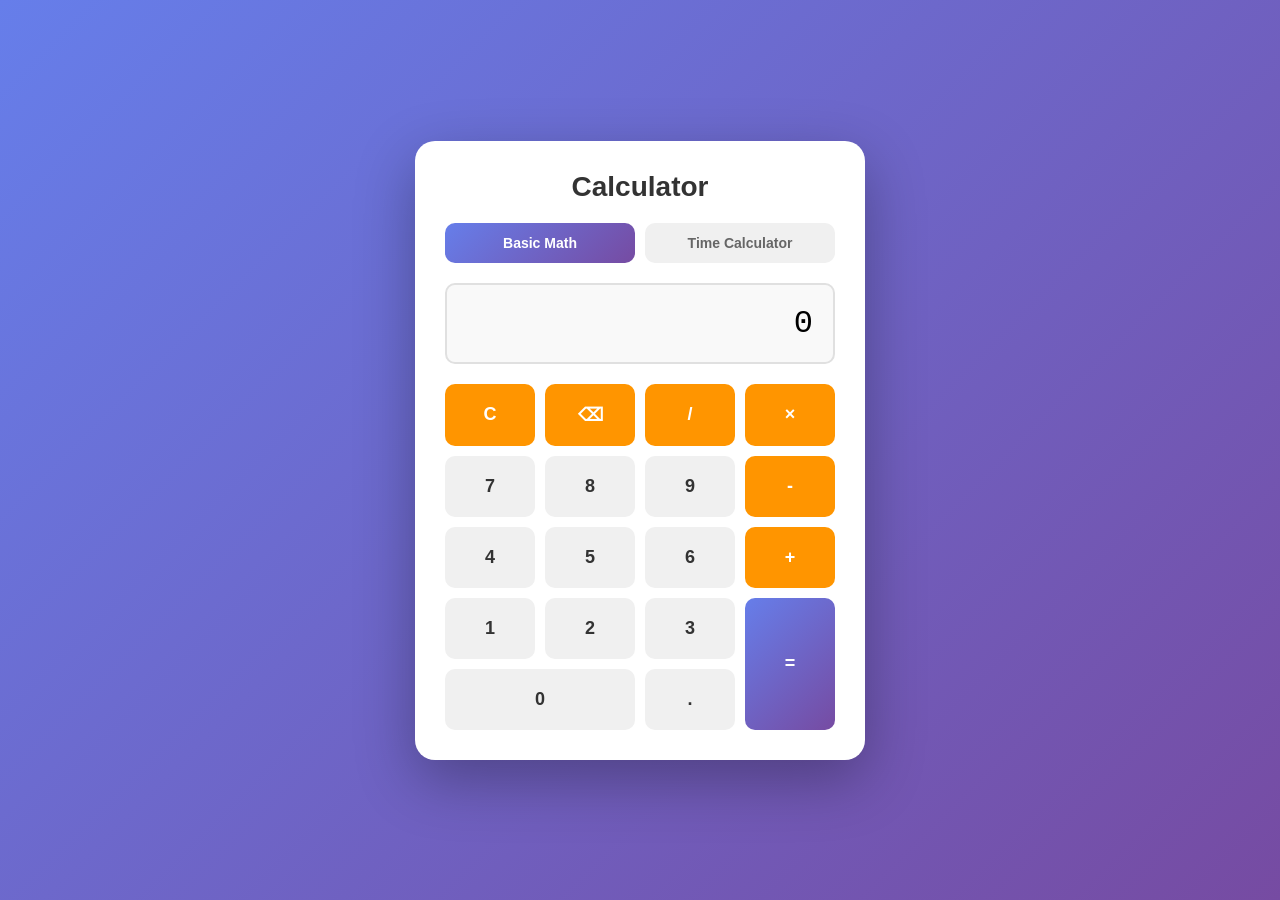
==== index.html @ 3d69b537 "Update time calculator with simplified Earlier/Later interface - Replace separate day/hour/minute in" ====
<!DOCTYPE html>
<html lang="en">
<head>
    <meta charset="UTF-8">
    <meta name="viewport" content="width=device-width, initial-scale=1.0">
    <title>Calculator - Math & Time</title>
    <link rel="stylesheet" href="styles.css">
</head>
<body>
    <div class="container">
        <h1>Calculator</h1>

        <!-- Tab Navigation -->
        <div class="tab-container">
            <button class="tab-button active" onclick="switchTab('basic')">Basic Math</button>
            <button class="tab-button" onclick="switchTab('time')">Time Calculator</button>
        </div>

        <!-- Basic Calculator -->
        <div id="basic-calc" class="calculator-section active">
            <div class="display">
                <input type="text" id="display" readonly value="0">
            </div>
            <div class="buttons">
                <button onclick="clearDisplay()" class="btn-operator">C</button>
                <button onclick="deleteLast()" class="btn-operator">⌫</button>
                <button onclick="appendOperator('/')" class="btn-operator">/</button>
                <button onclick="appendOperator('*')" class="btn-operator">×</button>

                <button onclick="appendNumber('7')" class="btn-number">7</button>
                <button onclick="appendNumber('8')" class="btn-number">8</button>
                <button onclick="appendNumber('9')" class="btn-number">9</button>
                <button onclick="appendOperator('-')" class="btn-operator">-</button>

                <button onclick="appendNumber('4')" class="btn-number">4</button>
                <button onclick="appendNumber('5')" class="btn-number">5</button>
                <button onclick="appendNumber('6')" class="btn-number">6</button>
                <button onclick="appendOperator('+')" class="btn-operator">+</button>

                <button onclick="appendNumber('1')" class="btn-number">1</button>
                <button onclick="appendNumber('2')" class="btn-number">2</button>
                <button onclick="appendNumber('3')" class="btn-number">3</button>
                <button onclick="calculate()" class="btn-equals" style="grid-row: span 2">=</button>

                <button onclick="appendNumber('0')" class="btn-number" style="grid-column: span 2">0</button>
                <button onclick="appendNumber('.')" class="btn-number">.</button>
            </div>
        </div>

        <!-- Time Calculator -->
        <div id="time-calc" class="calculator-section">
            <div class="time-input-section">
                <label>Start Date & Time:</label>
                <input type="datetime-local" id="start-datetime">
                <button onclick="setCurrentTime()" class="btn-current">Use Current Time</button>

                <div class="time-operations">
                    <label>Adjust Time:</label>
                    <div class="time-adjust-row">
                        <input type="number" id="time-value" value="1" min="1">
                        <select id="time-unit">
                            <option value="minutes">Minutes</option>
                            <option value="hours">Hours</option>
                            <option value="days" selected>Days</option>
                            <option value="weeks">Weeks</option>
                            <option value="months">Months</option>
                            <option value="years">Years</option>
                        </select>
                    </div>
                    <div class="time-buttons">
                        <button onclick="adjustTime('earlier')" class="btn-earlier">Earlier</button>
                        <button onclick="adjustTime('later')" class="btn-later">Later</button>
                    </div>
                </div>

                <div class="time-result">
                    <label>Result:</label>
                    <div id="time-result-display">Select a start time and use Earlier/Later buttons</div>
                </div>
            </div>
        </div>
    </div>

    <script src="calculator.js"></script>
</body>
</html>
---- styles.css ----
* {
    margin: 0;
    padding: 0;
    box-sizing: border-box;
}

body {
    font-family: 'Segoe UI', Tahoma, Geneva, Verdana, sans-serif;
    background: linear-gradient(135deg, #667eea 0%, #764ba2 100%);
    min-height: 100vh;
    display: flex;
    justify-content: center;
    align-items: center;
    padding: 20px;
}

.container {
    background: white;
    border-radius: 20px;
    box-shadow: 0 20px 60px rgba(0, 0, 0, 0.3);
    padding: 30px;
    max-width: 450px;
    width: 100%;
}

h1 {
    text-align: center;
    color: #333;
    margin-bottom: 20px;
    font-size: 28px;
}

/* Tab Navigation */
.tab-container {
    display: flex;
    gap: 10px;
    margin-bottom: 20px;
}

.tab-button {
    flex: 1;
    padding: 12px;
    border: none;
    background: #f0f0f0;
    color: #666;
    border-radius: 10px;
    cursor: pointer;
    font-size: 14px;
    font-weight: 600;
    transition: all 0.3s ease;
}

.tab-button:hover {
    background: #e0e0e0;
}

.tab-button.active {
    background: linear-gradient(135deg, #667eea 0%, #764ba2 100%);
    color: white;
}

/* Calculator Sections */
.calculator-section {
    display: none;
}

.calculator-section.active {
    display: block;
}

/* Basic Calculator */
.display {
    margin-bottom: 20px;
}

#display {
    width: 100%;
    padding: 20px;
    font-size: 32px;
    text-align: right;
    border: 2px solid #e0e0e0;
    border-radius: 10px;
    background: #f9f9f9;
    font-family: 'Courier New', monospace;
}

.buttons {
    display: grid;
    grid-template-columns: repeat(4, 1fr);
    gap: 10px;
}

button {
    padding: 20px;
    font-size: 18px;
    border: none;
    border-radius: 10px;
    cursor: pointer;
    transition: all 0.2s ease;
    font-weight: 600;
}

button:hover {
    transform: translateY(-2px);
    box-shadow: 0 4px 12px rgba(0, 0, 0, 0.15);
}

button:active {
    transform: translateY(0);
}

.btn-number {
    background: #f0f0f0;
    color: #333;
}

.btn-number:hover {
    background: #e0e0e0;
}

.btn-operator {
    background: #ff9500;
    color: white;
}

.btn-operator:hover {
    background: #e68600;
}

.btn-equals {
    background: linear-gradient(135deg, #667eea 0%, #764ba2 100%);
    color: white;
}

.btn-equals:hover {
    background: linear-gradient(135deg, #5568d3 0%, #63408b 100%);
}

/* Time Calculator */
.time-input-section {
    display: flex;
    flex-direction: column;
    gap: 15px;
}

.time-input-section label {
    font-weight: 600;
    color: #333;
    margin-bottom: 5px;
}

input[type="datetime-local"],
input[type="number"],
select {
    padding: 10px;
    border: 2px solid #e0e0e0;
    border-radius: 8px;
    font-size: 16px;
    width: 100%;
}

select {
    cursor: pointer;
    background: white;
}

.time-operations {
    background: #f9f9f9;
    padding: 15px;
    border-radius: 10px;
    display: flex;
    flex-direction: column;
    gap: 10px;
}

.time-adjust-row {
    display: grid;
    grid-template-columns: 1fr 1.5fr;
    gap: 10px;
    align-items: center;
}

.time-buttons {
    display: grid;
    grid-template-columns: 1fr 1fr;
    gap: 10px;
    margin-top: 5px;
}

.btn-earlier,
.btn-later {
    padding: 15px;
    font-size: 16px;
    border-radius: 10px;
    font-weight: 600;
}

.btn-earlier {
    background: #dc3545;
    color: white;
}

.btn-earlier:hover {
    background: #c82333;
}

.btn-later {
    background: #28a745;
    color: white;
}

.btn-later:hover {
    background: #218838;
}

.btn-calculate,
.btn-current {
    padding: 15px;
    font-size: 16px;
    border-radius: 10px;
    font-weight: 600;
}

.btn-calculate {
    background: linear-gradient(135deg, #667eea 0%, #764ba2 100%);
    color: white;
}

.btn-calculate:hover {
    background: linear-gradient(135deg, #5568d3 0%, #63408b 100%);
}

.btn-current {
    background: #ff9500;
    color: white;
}

.btn-current:hover {
    background: #e68600;
}

.time-result {
    background: #f0f0f0;
    padding: 15px;
    border-radius: 10px;
    min-height: 80px;
}

#time-result-display {
    margin-top: 10px;
    font-size: 16px;
    color: #333;
    line-height: 1.5;
}

#time-result-display strong {
    color: #667eea;
    font-size: 18px;
}

#time-result-display small {
    color: #666;
}

/* Responsive Design */
@media (max-width: 480px) {
    .container {
        padding: 20px;
    }

    h1 {
        font-size: 24px;
    }

    button {
        padding: 15px;
        font-size: 16px;
    }

    #display {
        font-size: 24px;
        padding: 15px;
    }

    .time-adjust-row {
        grid-template-columns: 1fr;
        gap: 10px;
    }
}
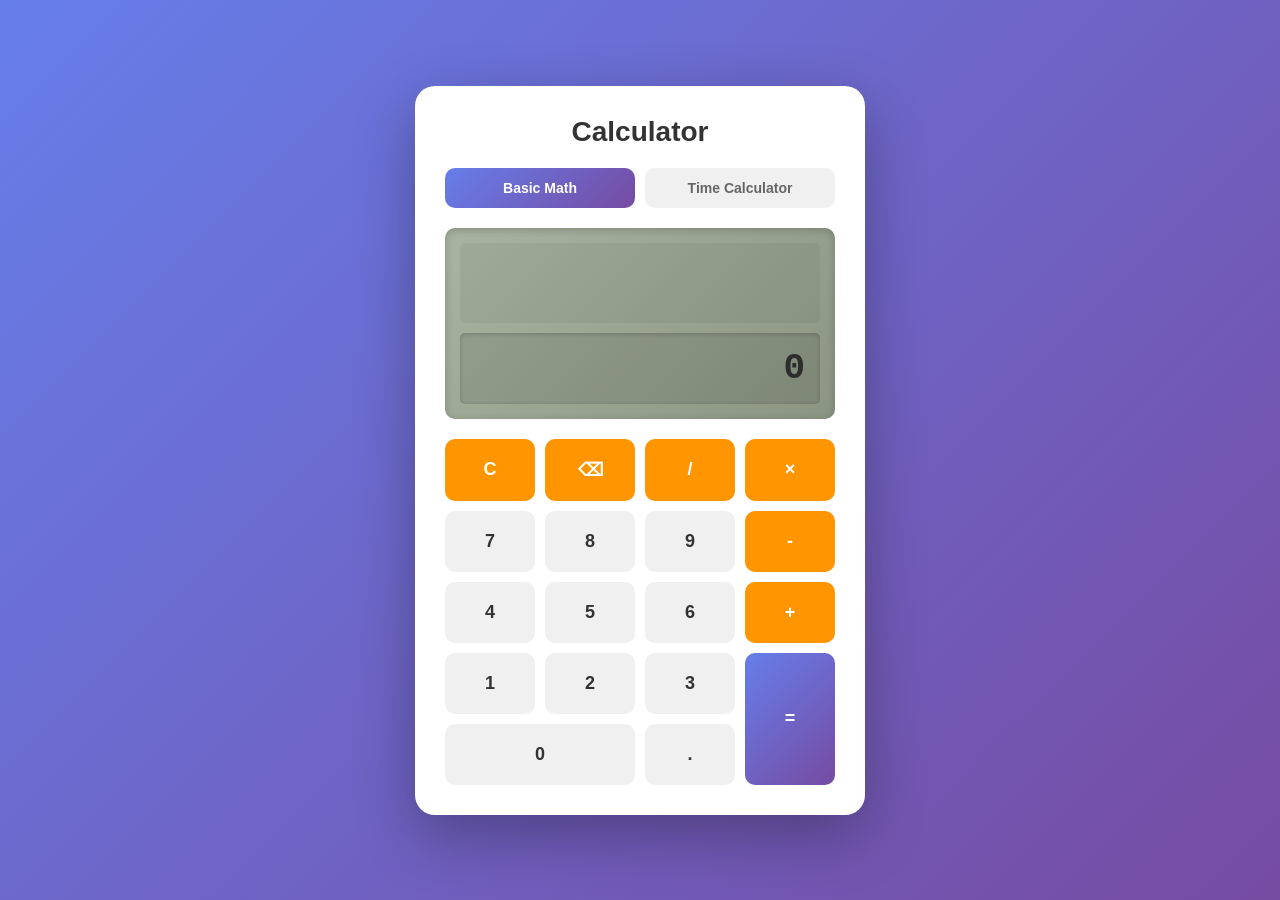
==== commit 65954902: "Add calculation history logging and classic calculator display - Added history log that displays all" ====
--- a/index.html
+++ b/index.html
@@ -18,8 +18,11 @@
 
         <!-- Basic Calculator -->
         <div id="basic-calc" class="calculator-section active">
-            <div class="display">
-                <input type="text" id="display" readonly value="0">
+            <div class="calculator-display-container">
+                <div class="history-log" id="history-log"></div>
+                <div class="display">
+                    <input type="text" id="display" readonly value="0">
+                </div>
             </div>
             <div class="buttons">
                 <button onclick="clearDisplay()" class="btn-operator">C</button>
--- a/styles.css
+++ b/styles.css
@@ -69,19 +69,62 @@
 }
 
 /* Basic Calculator */
+.calculator-display-container {
+    background: linear-gradient(135deg, #a8b5a0 0%, #8a9582 100%);
+    border-radius: 10px;
+    padding: 15px;
+    margin-bottom: 20px;
+    box-shadow: inset 0 2px 8px rgba(0, 0, 0, 0.2);
+}
+
+.history-log {
+    min-height: 80px;
+    max-height: 120px;
+    overflow-y: auto;
+    background: rgba(0, 0, 0, 0.05);
+    border-radius: 5px;
+    padding: 10px;
+    margin-bottom: 10px;
+    font-family: 'Courier New', monospace;
+}
+
+.history-log::-webkit-scrollbar {
+    width: 6px;
+}
+
+.history-log::-webkit-scrollbar-track {
+    background: rgba(0, 0, 0, 0.1);
+    border-radius: 3px;
+}
+
+.history-log::-webkit-scrollbar-thumb {
+    background: rgba(0, 0, 0, 0.3);
+    border-radius: 3px;
+}
+
+.history-entry {
+    color: #3a3a3a;
+    font-size: 14px;
+    padding: 3px 0;
+    text-align: right;
+}
+
 .display {
-    margin-bottom: 20px;
+    margin: 0;
 }
 
 #display {
     width: 100%;
-    padding: 20px;
-    font-size: 32px;
+    padding: 15px;
+    font-size: 36px;
     text-align: right;
-    border: 2px solid #e0e0e0;
-    border-radius: 10px;
-    background: #f9f9f9;
+    border: none;
+    border-radius: 5px;
+    background: rgba(0, 0, 0, 0.1);
     font-family: 'Courier New', monospace;
+    color: #2d2d2d;
+    font-weight: bold;
+    box-shadow: inset 0 1px 4px rgba(0, 0, 0, 0.2);
 }
 
 .buttons {
@@ -279,7 +322,17 @@
 
     #display {
         font-size: 24px;
-        padding: 15px;
+        padding: 12px;
+    }
+
+    .history-log {
+        min-height: 60px;
+        max-height: 100px;
+        font-size: 12px;
+    }
+
+    .history-entry {
+        font-size: 12px;
     }
 
     .time-adjust-row {
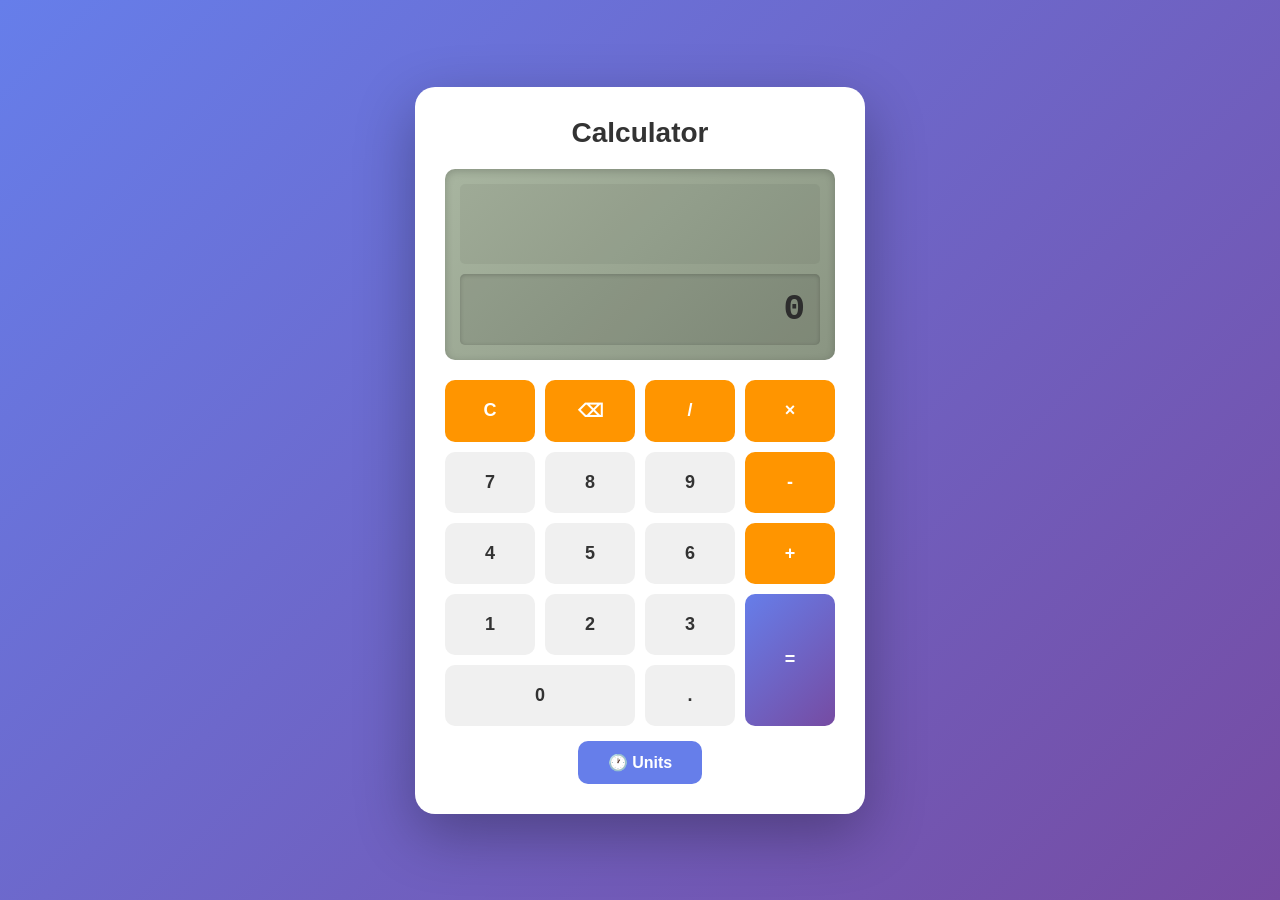
==== commit 8f22823a: "Replace time calculator with unit conversion feature - Removed time calculator and tab navigation (s" ====
--- a/index.html
+++ b/index.html
@@ -3,84 +3,59 @@
 <head>
     <meta charset="UTF-8">
     <meta name="viewport" content="width=device-width, initial-scale=1.0">
-    <title>Calculator - Math & Time</title>
+    <title>Calculator with Unit Conversion</title>
     <link rel="stylesheet" href="styles.css">
 </head>
 <body>
     <div class="container">
         <h1>Calculator</h1>
 
-        <!-- Tab Navigation -->
-        <div class="tab-container">
-            <button class="tab-button active" onclick="switchTab('basic')">Basic Math</button>
-            <button class="tab-button" onclick="switchTab('time')">Time Calculator</button>
+        <!-- Calculator -->
+        <div class="calculator-display-container">
+            <div class="history-log" id="history-log"></div>
+            <div class="display">
+                <div class="unit-display" id="unit-display"></div>
+                <input type="text" id="display" readonly value="0">
+            </div>
+        </div>
+        <div class="buttons">
+            <button onclick="clearDisplay()" class="btn-operator">C</button>
+            <button onclick="deleteLast()" class="btn-operator">⌫</button>
+            <button onclick="appendOperator('/')" class="btn-operator">/</button>
+            <button onclick="appendOperator('*')" class="btn-operator">×</button>
+
+            <button onclick="appendNumber('7')" class="btn-number">7</button>
+            <button onclick="appendNumber('8')" class="btn-number">8</button>
+            <button onclick="appendNumber('9')" class="btn-number">9</button>
+            <button onclick="appendOperator('-')" class="btn-operator">-</button>
+
+            <button onclick="appendNumber('4')" class="btn-number">4</button>
+            <button onclick="appendNumber('5')" class="btn-number">5</button>
+            <button onclick="appendNumber('6')" class="btn-number">6</button>
+            <button onclick="appendOperator('+')" class="btn-operator">+</button>
+
+            <button onclick="appendNumber('1')" class="btn-number">1</button>
+            <button onclick="appendNumber('2')" class="btn-number">2</button>
+            <button onclick="appendNumber('3')" class="btn-number">3</button>
+            <button onclick="calculate()" class="btn-equals" style="grid-row: span 2">=</button>
+
+            <button onclick="appendNumber('0')" class="btn-number" style="grid-column: span 2">0</button>
+            <button onclick="appendNumber('.')" class="btn-number">.</button>
         </div>
 
-        <!-- Basic Calculator -->
-        <div id="basic-calc" class="calculator-section active">
-            <div class="calculator-display-container">
-                <div class="history-log" id="history-log"></div>
-                <div class="display">
-                    <input type="text" id="display" readonly value="0">
-                </div>
-            </div>
-            <div class="buttons">
-                <button onclick="clearDisplay()" class="btn-operator">C</button>
-                <button onclick="deleteLast()" class="btn-operator">⌫</button>
-                <button onclick="appendOperator('/')" class="btn-operator">/</button>
-                <button onclick="appendOperator('*')" class="btn-operator">×</button>
-
-                <button onclick="appendNumber('7')" class="btn-number">7</button>
-                <button onclick="appendNumber('8')" class="btn-number">8</button>
-                <button onclick="appendNumber('9')" class="btn-number">9</button>
-                <button onclick="appendOperator('-')" class="btn-operator">-</button>
-
-                <button onclick="appendNumber('4')" class="btn-number">4</button>
-                <button onclick="appendNumber('5')" class="btn-number">5</button>
-                <button onclick="appendNumber('6')" class="btn-number">6</button>
-                <button onclick="appendOperator('+')" class="btn-operator">+</button>
-
-                <button onclick="appendNumber('1')" class="btn-number">1</button>
-                <button onclick="appendNumber('2')" class="btn-number">2</button>
-                <button onclick="appendNumber('3')" class="btn-number">3</button>
-                <button onclick="calculate()" class="btn-equals" style="grid-row: span 2">=</button>
-
-                <button onclick="appendNumber('0')" class="btn-number" style="grid-column: span 2">0</button>
-                <button onclick="appendNumber('.')" class="btn-number">.</button>
-            </div>
+        <!-- Unit Conversion Row -->
+        <div class="unit-buttons">
+            <button onclick="showUnitMenu()" class="btn-unit-menu">🕐 Units</button>
         </div>
 
-        <!-- Time Calculator -->
-        <div id="time-calc" class="calculator-section">
-            <div class="time-input-section">
-                <label>Start Date & Time:</label>
-                <input type="datetime-local" id="start-datetime">
-                <button onclick="setCurrentTime()" class="btn-current">Use Current Time</button>
-
-                <div class="time-operations">
-                    <label>Adjust Time:</label>
-                    <div class="time-adjust-row">
-                        <input type="number" id="time-value" value="1" min="1">
-                        <select id="time-unit">
-                            <option value="minutes">Minutes</option>
-                            <option value="hours">Hours</option>
-                            <option value="days" selected>Days</option>
-                            <option value="weeks">Weeks</option>
-                            <option value="months">Months</option>
-                            <option value="years">Years</option>
-                        </select>
-                    </div>
-                    <div class="time-buttons">
-                        <button onclick="adjustTime('earlier')" class="btn-earlier">Earlier</button>
-                        <button onclick="adjustTime('later')" class="btn-later">Later</button>
-                    </div>
-                </div>
-
-                <div class="time-result">
-                    <label>Result:</label>
-                    <div id="time-result-display">Select a start time and use Earlier/Later buttons</div>
-                </div>
-            </div>
+        <!-- Unit Selection Menu (hidden by default) -->
+        <div id="unit-menu" class="unit-menu">
+            <button onclick="selectUnit('seconds')" class="btn-unit">sec</button>
+            <button onclick="selectUnit('minutes')" class="btn-unit">min</button>
+            <button onclick="selectUnit('hours')" class="btn-unit">hr</button>
+            <button onclick="selectUnit('days')" class="btn-unit">day</button>
+            <button onclick="selectUnit('weeks')" class="btn-unit">wk</button>
+            <button onclick="selectUnit('months')" class="btn-unit">mo</button>
         </div>
     </div>
 
--- a/styles.css
+++ b/styles.css
@@ -11,7 +11,8 @@
     display: flex;
     justify-content: center;
     align-items: center;
-    padding: 20px;
+    padding: 10px;
+    overflow-y: auto;
 }
 
 .container {
@@ -21,6 +22,9 @@
     padding: 30px;
     max-width: 450px;
     width: 100%;
+    max-height: 95vh;
+    overflow-y: auto;
+    margin: auto;
 }
 
 h1 {
@@ -28,44 +32,6 @@
     color: #333;
     margin-bottom: 20px;
     font-size: 28px;
-}
-
-/* Tab Navigation */
-.tab-container {
-    display: flex;
-    gap: 10px;
-    margin-bottom: 20px;
-}
-
-.tab-button {
-    flex: 1;
-    padding: 12px;
-    border: none;
-    background: #f0f0f0;
-    color: #666;
-    border-radius: 10px;
-    cursor: pointer;
-    font-size: 14px;
-    font-weight: 600;
-    transition: all 0.3s ease;
-}
-
-.tab-button:hover {
-    background: #e0e0e0;
-}
-
-.tab-button.active {
-    background: linear-gradient(135deg, #667eea 0%, #764ba2 100%);
-    color: white;
-}
-
-/* Calculator Sections */
-.calculator-section {
-    display: none;
-}
-
-.calculator-section.active {
-    display: block;
 }
 
 /* Basic Calculator */
@@ -111,6 +77,20 @@
 
 .display {
     margin: 0;
+    position: relative;
+}
+
+.unit-display {
+    position: absolute;
+    top: 8px;
+    left: 10px;
+    font-size: 12px;
+    color: #4a4a4a;
+    font-weight: bold;
+    background: rgba(255, 255, 255, 0.3);
+    padding: 2px 6px;
+    border-radius: 3px;
+    display: none;
 }
 
 #display {
@@ -179,164 +159,183 @@
     background: linear-gradient(135deg, #5568d3 0%, #63408b 100%);
 }
 
-/* Time Calculator */
-.time-input-section {
+/* Unit Conversion */
+.unit-buttons {
+    margin-top: 15px;
     display: flex;
-    flex-direction: column;
-    gap: 15px;
-}
-
-.time-input-section label {
-    font-weight: 600;
-    color: #333;
-    margin-bottom: 5px;
-}
-
-input[type="datetime-local"],
-input[type="number"],
-select {
-    padding: 10px;
-    border: 2px solid #e0e0e0;
-    border-radius: 8px;
-    font-size: 16px;
-    width: 100%;
-}
-
-select {
-    cursor: pointer;
-    background: white;
-}
-
-.time-operations {
-    background: #f9f9f9;
-    padding: 15px;
-    border-radius: 10px;
-    display: flex;
-    flex-direction: column;
-    gap: 10px;
-}
-
-.time-adjust-row {
-    display: grid;
-    grid-template-columns: 1fr 1.5fr;
-    gap: 10px;
-    align-items: center;
-}
-
-.time-buttons {
-    display: grid;
-    grid-template-columns: 1fr 1fr;
-    gap: 10px;
-    margin-top: 5px;
-}
-
-.btn-earlier,
-.btn-later {
-    padding: 15px;
+    justify-content: center;
+}
+
+.btn-unit-menu {
+    padding: 12px 30px;
     font-size: 16px;
     border-radius: 10px;
     font-weight: 600;
-}
-
-.btn-earlier {
-    background: #dc3545;
+    background: #667eea;
     color: white;
-}
-
-.btn-earlier:hover {
-    background: #c82333;
-}
-
-.btn-later {
-    background: #28a745;
+    border: none;
+    cursor: pointer;
+    transition: all 0.2s ease;
+}
+
+.btn-unit-menu:hover {
+    background: #5568d3;
+    transform: translateY(-2px);
+    box-shadow: 0 4px 12px rgba(0, 0, 0, 0.15);
+}
+
+.unit-menu {
+    display: none;
+    grid-template-columns: repeat(3, 1fr);
+    gap: 10px;
+    margin-top: 10px;
+    padding: 15px;
+    background: #f9f9f9;
+    border-radius: 10px;
+}
+
+.unit-menu.show {
+    display: grid;
+}
+
+.btn-unit {
+    padding: 12px;
+    font-size: 14px;
+    border-radius: 8px;
+    font-weight: 600;
+    background: #f0f0f0;
+    color: #333;
+    border: none;
+    cursor: pointer;
+    transition: all 0.2s ease;
+}
+
+.btn-unit:hover {
+    background: #667eea;
     color: white;
-}
-
-.btn-later:hover {
-    background: #218838;
-}
-
-.btn-calculate,
-.btn-current {
-    padding: 15px;
-    font-size: 16px;
-    border-radius: 10px;
-    font-weight: 600;
-}
-
-.btn-calculate {
-    background: linear-gradient(135deg, #667eea 0%, #764ba2 100%);
-    color: white;
-}
-
-.btn-calculate:hover {
-    background: linear-gradient(135deg, #5568d3 0%, #63408b 100%);
-}
-
-.btn-current {
-    background: #ff9500;
-    color: white;
-}
-
-.btn-current:hover {
-    background: #e68600;
-}
-
-.time-result {
-    background: #f0f0f0;
-    padding: 15px;
-    border-radius: 10px;
-    min-height: 80px;
-}
-
-#time-result-display {
-    margin-top: 10px;
-    font-size: 16px;
-    color: #333;
-    line-height: 1.5;
-}
-
-#time-result-display strong {
-    color: #667eea;
-    font-size: 18px;
-}
-
-#time-result-display small {
-    color: #666;
+    transform: translateY(-2px);
+    box-shadow: 0 4px 8px rgba(0, 0, 0, 0.1);
+}
+
+.btn-unit:active {
+    transform: translateY(0);
 }
 
 /* Responsive Design */
-@media (max-width: 480px) {
+@media (max-width: 600px) {
+    body {
+        padding: 5px;
+        align-items: flex-start;
+    }
+
     .container {
-        padding: 20px;
+        padding: 15px;
+        border-radius: 15px;
+        max-height: 98vh;
+        margin: 5px auto;
     }
 
     h1 {
-        font-size: 24px;
+        font-size: 22px;
+        margin-bottom: 15px;
     }
 
     button {
-        padding: 15px;
-        font-size: 16px;
+        padding: 12px;
+        font-size: 15px;
+    }
+
+    .btn-unit-menu {
+        padding: 10px 20px;
+        font-size: 14px;
+    }
+
+    .unit-menu {
+        grid-template-columns: repeat(2, 1fr);
+        padding: 10px;
     }
 
     #display {
         font-size: 24px;
+        padding: 10px;
+    }
+
+    .calculator-display-container {
         padding: 12px;
+        margin-bottom: 15px;
     }
 
     .history-log {
-        min-height: 60px;
-        max-height: 100px;
+        min-height: 50px;
+        max-height: 80px;
+        font-size: 11px;
+        padding: 8px;
+    }
+
+    .history-entry {
+        font-size: 11px;
+    }
+
+    .unit-display {
+        font-size: 10px;
+        top: 6px;
+        left: 8px;
+    }
+}
+
+@media (max-width: 360px) {
+    .container {
+        padding: 10px;
+    }
+
+    h1 {
+        font-size: 20px;
+        margin-bottom: 10px;
+    }
+
+    button {
+        padding: 10px;
+        font-size: 14px;
+    }
+
+    #display {
+        font-size: 20px;
+        padding: 8px;
+    }
+
+    .calculator-display-container {
+        padding: 10px;
+    }
+
+    .history-log {
+        min-height: 40px;
+        max-height: 60px;
+        font-size: 10px;
+        padding: 6px;
+    }
+
+    .history-entry {
+        font-size: 10px;
+    }
+
+    .btn-unit-menu {
+        padding: 8px 16px;
+        font-size: 13px;
+    }
+
+    .unit-menu {
+        padding: 8px;
+        gap: 8px;
+    }
+
+    .btn-unit {
+        padding: 10px;
         font-size: 12px;
     }
 
-    .history-entry {
-        font-size: 12px;
-    }
-
-    .time-adjust-row {
-        grid-template-columns: 1fr;
-        gap: 10px;
-    }
-}
+    .unit-display {
+        font-size: 9px;
+        top: 5px;
+        left: 6px;
+    }
+}
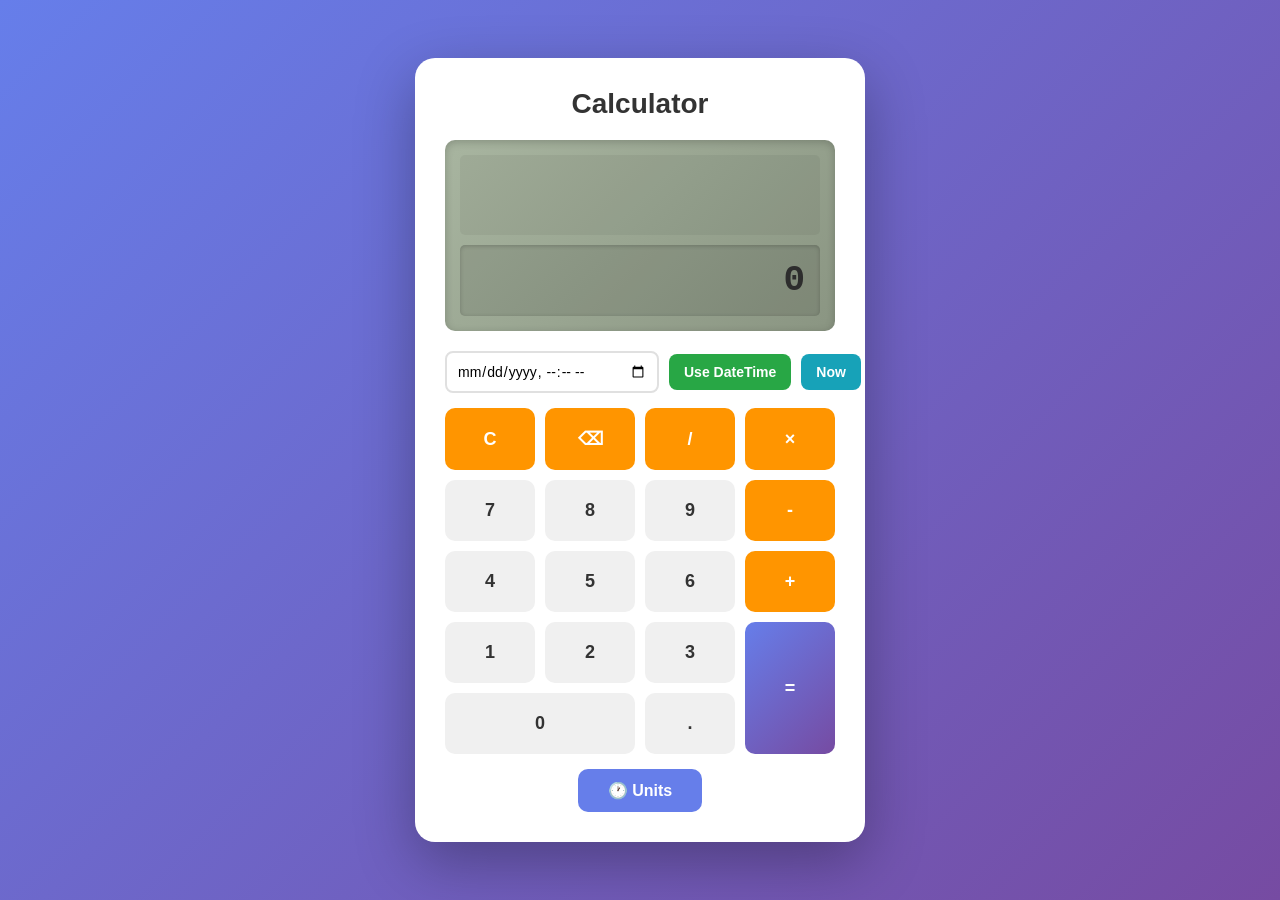
==== commit 92b8b023: "Add year unit and epoch/datetime calculations - Added year (yr) unit to time conversion system (365 " ====
--- a/index.html
+++ b/index.html
@@ -15,9 +15,18 @@
             <div class="history-log" id="history-log"></div>
             <div class="display">
                 <div class="unit-display" id="unit-display"></div>
+                <div class="datetime-display" id="datetime-display"></div>
                 <input type="text" id="display" readonly value="0">
             </div>
         </div>
+
+        <!-- DateTime Input -->
+        <div class="datetime-input-section">
+            <input type="datetime-local" id="datetime-input" placeholder="Select date/time">
+            <button onclick="useDatetime()" class="btn-datetime">Use DateTime</button>
+            <button onclick="useNow()" class="btn-now">Now</button>
+        </div>
+
         <div class="buttons">
             <button onclick="clearDisplay()" class="btn-operator">C</button>
             <button onclick="deleteLast()" class="btn-operator">⌫</button>
@@ -56,6 +65,7 @@
             <button onclick="selectUnit('days')" class="btn-unit">day</button>
             <button onclick="selectUnit('weeks')" class="btn-unit">wk</button>
             <button onclick="selectUnit('months')" class="btn-unit">mo</button>
+            <button onclick="selectUnit('years')" class="btn-unit">yr</button>
         </div>
     </div>
 
--- a/styles.css
+++ b/styles.css
@@ -91,6 +91,22 @@
     padding: 2px 6px;
     border-radius: 3px;
     display: none;
+}
+
+.datetime-display {
+    position: absolute;
+    bottom: 8px;
+    left: 10px;
+    font-size: 10px;
+    color: #3a3a3a;
+    background: rgba(255, 255, 255, 0.4);
+    padding: 2px 6px;
+    border-radius: 3px;
+    display: none;
+    max-width: 80%;
+    white-space: nowrap;
+    overflow: hidden;
+    text-overflow: ellipsis;
 }
 
 #display {
@@ -107,6 +123,57 @@
     box-shadow: inset 0 1px 4px rgba(0, 0, 0, 0.2);
 }
 
+/* DateTime Input */
+.datetime-input-section {
+    display: grid;
+    grid-template-columns: 1fr auto auto;
+    gap: 10px;
+    margin-bottom: 15px;
+    align-items: center;
+}
+
+#datetime-input {
+    padding: 10px;
+    border: 2px solid #e0e0e0;
+    border-radius: 8px;
+    font-size: 14px;
+    font-family: 'Segoe UI', Tahoma, Geneva, Verdana, sans-serif;
+}
+
+.btn-datetime,
+.btn-now {
+    padding: 10px 15px;
+    font-size: 14px;
+    border-radius: 8px;
+    font-weight: 600;
+    border: none;
+    cursor: pointer;
+    transition: all 0.2s ease;
+    white-space: nowrap;
+}
+
+.btn-datetime {
+    background: #28a745;
+    color: white;
+}
+
+.btn-datetime:hover {
+    background: #218838;
+    transform: translateY(-2px);
+    box-shadow: 0 4px 8px rgba(0, 0, 0, 0.1);
+}
+
+.btn-now {
+    background: #17a2b8;
+    color: white;
+}
+
+.btn-now:hover {
+    background: #138496;
+    transform: translateY(-2px);
+    box-shadow: 0 4px 8px rgba(0, 0, 0, 0.1);
+}
+
 .buttons {
     display: grid;
     grid-template-columns: repeat(4, 1fr);
@@ -281,6 +348,28 @@
         top: 6px;
         left: 8px;
     }
+
+    .datetime-display {
+        font-size: 9px;
+        bottom: 6px;
+        left: 8px;
+    }
+
+    .datetime-input-section {
+        grid-template-columns: 1fr;
+        gap: 8px;
+    }
+
+    #datetime-input {
+        font-size: 13px;
+        padding: 8px;
+    }
+
+    .btn-datetime,
+    .btn-now {
+        padding: 10px;
+        font-size: 13px;
+    }
 }
 
 @media (max-width: 360px) {
@@ -338,4 +427,21 @@
         top: 5px;
         left: 6px;
     }
-}
+
+    .datetime-display {
+        font-size: 8px;
+        bottom: 5px;
+        left: 6px;
+    }
+
+    #datetime-input {
+        font-size: 12px;
+        padding: 7px;
+    }
+
+    .btn-datetime,
+    .btn-now {
+        padding: 8px;
+        font-size: 12px;
+    }
+}
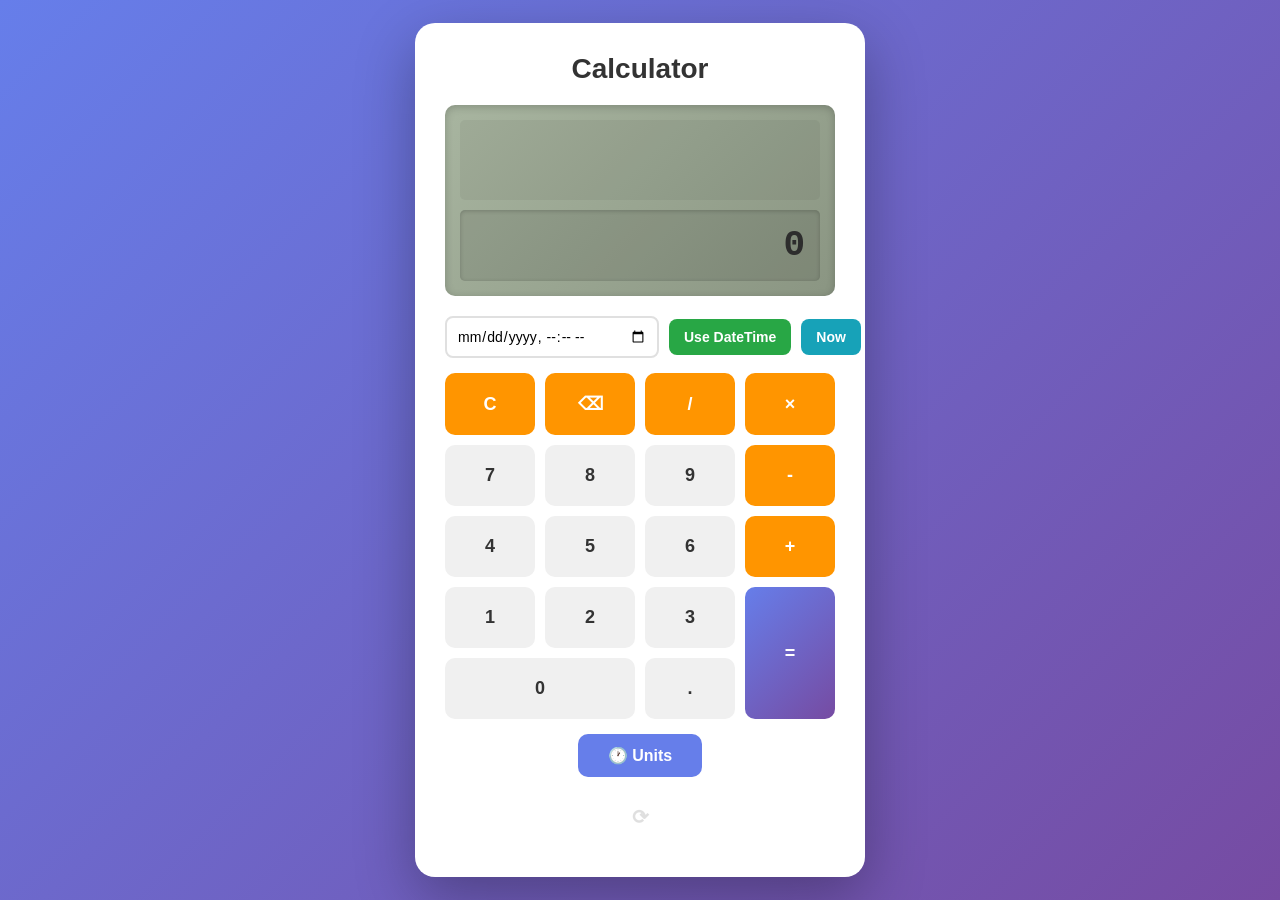
==== commit 4b141f0c: "Add localStorage persistence, refresh button, and iOS web app support - Implemented localStorage to " ====
--- a/index.html
+++ b/index.html
@@ -2,8 +2,14 @@
 <html lang="en">
 <head>
     <meta charset="UTF-8">
-    <meta name="viewport" content="width=device-width, initial-scale=1.0">
-    <title>Calculator with Unit Conversion</title>
+    <meta name="viewport" content="width=device-width, initial-scale=1.0, user-scalable=no">
+    <title>Calculator</title>
+
+    <!-- iOS Web App -->
+    <meta name="apple-mobile-web-app-capable" content="yes">
+    <meta name="apple-mobile-web-app-status-bar-style" content="black-translucent">
+    <meta name="apple-mobile-web-app-title" content="Calculator">
+
     <link rel="stylesheet" href="styles.css">
 </head>
 <body>
@@ -67,6 +73,11 @@
             <button onclick="selectUnit('months')" class="btn-unit">mo</button>
             <button onclick="selectUnit('years')" class="btn-unit">yr</button>
         </div>
+
+        <!-- Subtle Refresh Button -->
+        <div class="refresh-container">
+            <button onclick="refreshCalculator()" class="btn-refresh" title="Reset Calculator">⟳</button>
+        </div>
     </div>
 
     <script src="calculator.js"></script>
--- a/styles.css
+++ b/styles.css
@@ -288,6 +288,36 @@
     transform: translateY(0);
 }
 
+/* Refresh Button */
+.refresh-container {
+    margin-top: 20px;
+    text-align: center;
+    padding-bottom: 10px;
+}
+
+.btn-refresh {
+    background: transparent;
+    border: none;
+    color: #999;
+    font-size: 20px;
+    cursor: pointer;
+    padding: 8px 12px;
+    opacity: 0.3;
+    transition: all 0.2s ease;
+    border-radius: 50%;
+}
+
+.btn-refresh:hover {
+    opacity: 0.8;
+    color: #667eea;
+    transform: rotate(180deg);
+    box-shadow: none;
+}
+
+.btn-refresh:active {
+    transform: rotate(180deg) scale(0.9);
+}
+
 /* Responsive Design */
 @media (max-width: 600px) {
     body {
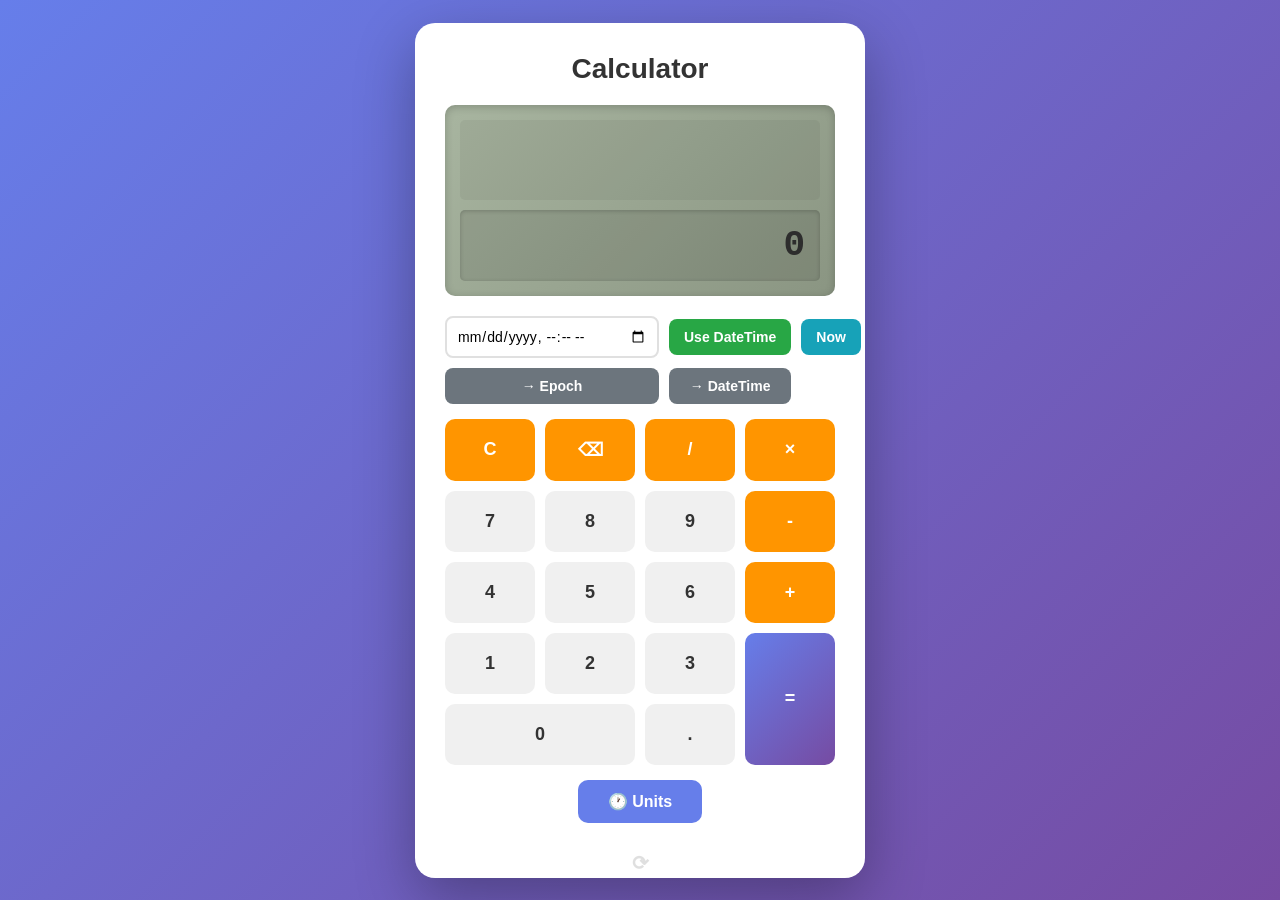
==== commit 427c01d3: "Add 'To Epoch' and 'To DateTime' conversion buttons - Added two new buttons in the datetime section " ====
--- a/index.html
+++ b/index.html
@@ -21,6 +21,7 @@
             <div class="history-log" id="history-log"></div>
             <div class="display">
                 <div class="unit-display" id="unit-display"></div>
+                <div class="operator-display" id="operator-display"></div>
                 <div class="datetime-display" id="datetime-display"></div>
                 <input type="text" id="display" readonly value="0">
             </div>
@@ -31,6 +32,8 @@
             <input type="datetime-local" id="datetime-input" placeholder="Select date/time">
             <button onclick="useDatetime()" class="btn-datetime">Use DateTime</button>
             <button onclick="useNow()" class="btn-now">Now</button>
+            <button onclick="toEpoch()" class="btn-convert">→ Epoch</button>
+            <button onclick="toDatetime()" class="btn-convert">→ DateTime</button>
         </div>
 
         <div class="buttons">
@@ -63,23 +66,31 @@
             <button onclick="showUnitMenu()" class="btn-unit-menu">🕐 Units</button>
         </div>
 
-        <!-- Unit Selection Menu (hidden by default) -->
-        <div id="unit-menu" class="unit-menu">
-            <button onclick="selectUnit('seconds')" class="btn-unit">sec</button>
-            <button onclick="selectUnit('minutes')" class="btn-unit">min</button>
-            <button onclick="selectUnit('hours')" class="btn-unit">hr</button>
-            <button onclick="selectUnit('days')" class="btn-unit">day</button>
-            <button onclick="selectUnit('weeks')" class="btn-unit">wk</button>
-            <button onclick="selectUnit('months')" class="btn-unit">mo</button>
-            <button onclick="selectUnit('years')" class="btn-unit">yr</button>
-        </div>
-
         <!-- Subtle Refresh Button -->
         <div class="refresh-container">
             <button onclick="refreshCalculator()" class="btn-refresh" title="Reset Calculator">⟳</button>
         </div>
     </div>
 
+    <!-- Unit Selection Popup (Modal) -->
+    <div id="unit-modal" class="modal">
+        <div class="modal-content">
+            <div class="modal-header">
+                <h3>Select Unit</h3>
+                <button onclick="closeUnitMenu()" class="modal-close">×</button>
+            </div>
+            <div class="unit-grid">
+                <button onclick="selectUnit('seconds')" class="btn-unit">sec</button>
+                <button onclick="selectUnit('minutes')" class="btn-unit">min</button>
+                <button onclick="selectUnit('hours')" class="btn-unit">hr</button>
+                <button onclick="selectUnit('days')" class="btn-unit">day</button>
+                <button onclick="selectUnit('weeks')" class="btn-unit">wk</button>
+                <button onclick="selectUnit('months')" class="btn-unit">mo</button>
+                <button onclick="selectUnit('years')" class="btn-unit">yr</button>
+            </div>
+        </div>
+    </div>
+
     <script src="calculator.js"></script>
 </body>
 </html>
--- a/styles.css
+++ b/styles.css
@@ -90,6 +90,19 @@
     background: rgba(255, 255, 255, 0.3);
     padding: 2px 6px;
     border-radius: 3px;
+    display: none;
+}
+
+.operator-display {
+    position: absolute;
+    top: 8px;
+    right: 10px;
+    font-size: 20px;
+    color: #ff9500;
+    font-weight: bold;
+    background: rgba(255, 255, 255, 0.5);
+    padding: 4px 10px;
+    border-radius: 5px;
     display: none;
 }
 
@@ -141,7 +154,8 @@
 }
 
 .btn-datetime,
-.btn-now {
+.btn-now,
+.btn-convert {
     padding: 10px 15px;
     font-size: 14px;
     border-radius: 8px;
@@ -170,6 +184,17 @@
 
 .btn-now:hover {
     background: #138496;
+    transform: translateY(-2px);
+    box-shadow: 0 4px 8px rgba(0, 0, 0, 0.1);
+}
+
+.btn-convert {
+    background: #6c757d;
+    color: white;
+}
+
+.btn-convert:hover {
+    background: #5a6268;
     transform: translateY(-2px);
     box-shadow: 0 4px 8px rgba(0, 0, 0, 0.1);
 }
@@ -251,24 +276,89 @@
     box-shadow: 0 4px 12px rgba(0, 0, 0, 0.15);
 }
 
-.unit-menu {
-    display: none;
+/* Modal */
+.modal {
+    position: fixed;
+    z-index: 1000;
+    left: 0;
+    top: 0;
+    width: 100%;
+    height: 100%;
+    background-color: rgba(0, 0, 0, 0.6);
+    display: flex;
+    justify-content: center;
+    align-items: center;
+    opacity: 0;
+    visibility: hidden;
+    transition: opacity 0.2s ease, visibility 0.2s ease;
+}
+
+.modal.show {
+    opacity: 1;
+    visibility: visible;
+}
+
+.modal-content {
+    background: white;
+    border-radius: 20px;
+    padding: 0;
+    width: 90%;
+    max-width: 400px;
+    max-height: 80vh;
+    overflow-y: auto;
+    box-shadow: 0 10px 40px rgba(0, 0, 0, 0.3);
+    transform: translateY(30px);
+    transition: transform 0.3s ease;
+}
+
+.modal.show .modal-content {
+    transform: translateY(0);
+}
+
+.modal-header {
+    display: flex;
+    justify-content: space-between;
+    align-items: center;
+    padding: 20px 25px;
+    border-bottom: 2px solid #f0f0f0;
+}
+
+.modal-header h3 {
+    margin: 0;
+    color: #333;
+    font-size: 20px;
+}
+
+.modal-close {
+    background: none;
+    border: none;
+    font-size: 32px;
+    color: #999;
+    cursor: pointer;
+    padding: 0;
+    width: 32px;
+    height: 32px;
+    line-height: 28px;
+    transition: all 0.2s ease;
+}
+
+.modal-close:hover {
+    color: #667eea;
+    transform: rotate(90deg);
+    box-shadow: none;
+}
+
+.unit-grid {
+    display: grid;
     grid-template-columns: repeat(3, 1fr);
-    gap: 10px;
-    margin-top: 10px;
-    padding: 15px;
-    background: #f9f9f9;
-    border-radius: 10px;
-}
-
-.unit-menu.show {
-    display: grid;
+    gap: 12px;
+    padding: 25px;
 }
 
 .btn-unit {
-    padding: 12px;
-    font-size: 14px;
-    border-radius: 8px;
+    padding: 18px;
+    font-size: 16px;
+    border-radius: 12px;
     font-weight: 600;
     background: #f0f0f0;
     color: #333;
@@ -280,12 +370,12 @@
 .btn-unit:hover {
     background: #667eea;
     color: white;
-    transform: translateY(-2px);
-    box-shadow: 0 4px 8px rgba(0, 0, 0, 0.1);
+    transform: translateY(-3px);
+    box-shadow: 0 6px 16px rgba(102, 126, 234, 0.3);
 }
 
 .btn-unit:active {
-    transform: translateY(0);
+    transform: translateY(-1px);
 }
 
 /* Refresh Button */
@@ -347,9 +437,24 @@
         font-size: 14px;
     }
 
-    .unit-menu {
+    .unit-grid {
         grid-template-columns: repeat(2, 1fr);
-        padding: 10px;
+        padding: 20px;
+        gap: 10px;
+    }
+
+    .btn-unit {
+        padding: 15px;
+        font-size: 14px;
+    }
+
+    .modal-content {
+        width: 95%;
+    }
+
+    .operator-display {
+        font-size: 18px;
+        padding: 3px 8px;
     }
 
     #display {
@@ -396,7 +501,8 @@
     }
 
     .btn-datetime,
-    .btn-now {
+    .btn-now,
+    .btn-convert {
         padding: 10px;
         font-size: 13px;
     }
@@ -442,14 +548,14 @@
         font-size: 13px;
     }
 
-    .unit-menu {
-        padding: 8px;
+    .unit-grid {
+        padding: 15px;
         gap: 8px;
     }
 
     .btn-unit {
-        padding: 10px;
-        font-size: 12px;
+        padding: 12px;
+        font-size: 13px;
     }
 
     .unit-display {
@@ -458,6 +564,11 @@
         left: 6px;
     }
 
+    .operator-display {
+        font-size: 16px;
+        padding: 2px 6px;
+    }
+
     .datetime-display {
         font-size: 8px;
         bottom: 5px;
@@ -470,7 +581,8 @@
     }
 
     .btn-datetime,
-    .btn-now {
+    .btn-now,
+    .btn-convert {
         padding: 8px;
         font-size: 12px;
     }
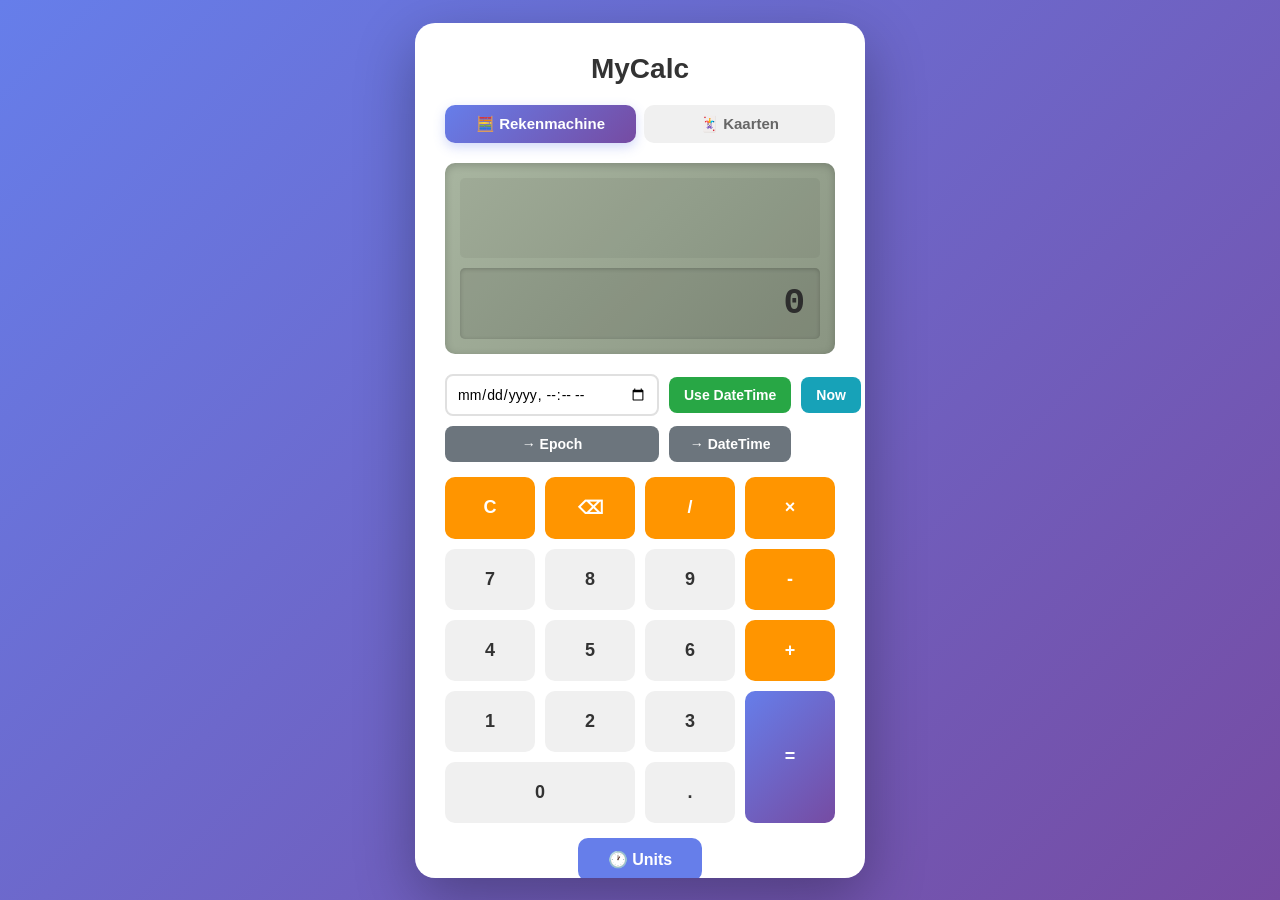
==== commit 2856823e: "Add conversation cards feature with 25 grappige vragen - Tab navigation: switch between Rekenmachine" ====
--- a/index.html
+++ b/index.html
@@ -14,7 +14,16 @@
 </head>
 <body>
     <div class="container">
-        <h1>Calculator</h1>
+        <h1>MyCalc</h1>
+
+        <!-- Tabs -->
+        <div class="tabs">
+            <button class="tab active" id="tab-calc" onclick="switchTab('calculator')">🧮 Rekenmachine</button>
+            <button class="tab" id="tab-cards" onclick="switchTab('cards')">🃏 Kaarten</button>
+        </div>
+
+        <!-- Calculator Section -->
+        <div id="calculator-section">
 
         <!-- Calculator -->
         <div class="calculator-display-container">
@@ -70,6 +79,32 @@
         <div class="refresh-container">
             <button onclick="refreshCalculator()" class="btn-refresh" title="Reset Calculator">⟳</button>
         </div>
+
+        </div><!-- end calculator-section -->
+
+        <!-- Conversation Cards Section -->
+        <div id="cards-section" class="section-hidden">
+            <div class="card-wrapper">
+                <div class="card" id="conversation-card" onclick="flipCard()">
+                    <div class="card-front" id="card-front">
+                        <div class="card-emoji" id="card-emoji">🤔</div>
+                        <div class="card-question" id="card-question">Laadt...</div>
+                        <div class="card-tap" id="card-tap">👆 Tik om te omdraaien</div>
+                    </div>
+                    <div class="card-back" id="card-back">
+                        <div class="card-back-emoji">💡</div>
+                        <div class="card-hint" id="card-hint"></div>
+                    </div>
+                </div>
+            </div>
+            <div class="card-counter" id="card-counter">1 / 25</div>
+            <div class="card-nav">
+                <button onclick="prevCard()" class="btn-nav btn-arrow">‹</button>
+                <button onclick="shuffleCards()" class="btn-nav btn-shuffle">🔀</button>
+                <button onclick="nextCard()" class="btn-nav btn-arrow">›</button>
+            </div>
+        </div><!-- end cards-section -->
+
     </div>
 
     <!-- Unit Selection Popup (Modal) -->
--- a/styles.css
+++ b/styles.css
@@ -408,6 +408,195 @@
     transform: rotate(180deg) scale(0.9);
 }
 
+/* ===== Tabs ===== */
+.tabs {
+    display: flex;
+    gap: 8px;
+    margin-bottom: 20px;
+}
+
+.tab {
+    flex: 1;
+    padding: 10px 12px;
+    border: none;
+    border-radius: 10px;
+    font-size: 15px;
+    font-weight: 600;
+    cursor: pointer;
+    background: #f0f0f0;
+    color: #666;
+    transition: all 0.2s ease;
+}
+
+.tab:hover {
+    background: #e2e2e2;
+    transform: none;
+    box-shadow: none;
+}
+
+.tab.active {
+    background: linear-gradient(135deg, #667eea 0%, #764ba2 100%);
+    color: white;
+    box-shadow: 0 4px 12px rgba(102, 126, 234, 0.3);
+}
+
+/* ===== Section Toggle ===== */
+.section-hidden {
+    display: none;
+}
+
+/* ===== Conversation Cards ===== */
+.card-wrapper {
+    perspective: 1200px;
+    width: 100%;
+    height: 260px;
+    margin-bottom: 18px;
+}
+
+.card {
+    width: 100%;
+    height: 100%;
+    position: relative;
+    transform-style: preserve-3d;
+    transition: transform 0.6s cubic-bezier(0.4, 0.2, 0.2, 1);
+    cursor: pointer;
+    border-radius: 22px;
+}
+
+.card.flipped {
+    transform: rotateY(180deg);
+}
+
+.card-front,
+.card-back {
+    position: absolute;
+    width: 100%;
+    height: 100%;
+    backface-visibility: hidden;
+    border-radius: 22px;
+    display: flex;
+    flex-direction: column;
+    align-items: center;
+    justify-content: center;
+    padding: 28px 24px;
+    color: white;
+    box-shadow: 0 12px 40px rgba(0, 0, 0, 0.22);
+    background: linear-gradient(135deg, #667eea 0%, #764ba2 100%);
+    text-shadow: 0 1px 4px rgba(0, 0, 0, 0.25);
+}
+
+.card-back {
+    transform: rotateY(180deg);
+    background: linear-gradient(135deg, #764ba2 0%, #667eea 100%);
+}
+
+/* Card Front */
+.card-emoji {
+    font-size: 44px;
+    margin-bottom: 10px;
+    filter: drop-shadow(0 2px 4px rgba(0,0,0,0.2));
+}
+
+.card-question {
+    font-size: 18px;
+    font-weight: 600;
+    text-align: center;
+    line-height: 1.45;
+    max-width: 90%;
+}
+
+.card-tap {
+    position: absolute;
+    bottom: 16px;
+    font-size: 12px;
+    opacity: 0.75;
+    font-style: italic;
+    animation: pulse-tap 2s ease-in-out infinite;
+}
+
+@keyframes pulse-tap {
+    0%, 100% { opacity: 0.75; }
+    50%      { opacity: 0.4; }
+}
+
+/* Card Back */
+.card-back-emoji {
+    font-size: 34px;
+    margin-bottom: 8px;
+}
+
+.card-hint {
+    font-size: 16px;
+    text-align: center;
+    line-height: 1.5;
+    max-width: 90%;
+    opacity: 0.95;
+}
+
+/* Card Navigation */
+.card-counter {
+    text-align: center;
+    color: #999;
+    font-size: 14px;
+    margin-bottom: 14px;
+    letter-spacing: 1px;
+}
+
+.card-nav {
+    display: flex;
+    justify-content: center;
+    align-items: center;
+    gap: 14px;
+}
+
+.btn-nav {
+    width: 50px;
+    height: 50px;
+    border-radius: 50%;
+    border: none;
+    font-size: 24px;
+    cursor: pointer;
+    display: flex;
+    align-items: center;
+    justify-content: center;
+    transition: all 0.2s ease;
+    line-height: 1;
+}
+
+.btn-arrow {
+    background: #f0f0f0;
+    color: #444;
+}
+
+.btn-arrow:hover {
+    background: linear-gradient(135deg, #667eea 0%, #764ba2 100%);
+    color: white;
+    transform: scale(1.12);
+    box-shadow: 0 4px 14px rgba(102, 126, 234, 0.35);
+}
+
+.btn-shuffle {
+    background: linear-gradient(135deg, #667eea 0%, #764ba2 100%);
+    color: white;
+    font-size: 18px;
+}
+
+.btn-shuffle:hover {
+    transform: scale(1.12) rotate(180deg);
+    box-shadow: 0 4px 14px rgba(102, 126, 234, 0.35);
+}
+
+/* Card entrance pop */
+@keyframes card-pop {
+    0%   { transform: scale(0.92); opacity: 0.6; }
+    60%  { transform: scale(1.03); }
+    100% { transform: scale(1);    opacity: 1; }
+}
+
+.card-pop {
+    animation: card-pop 0.35s cubic-bezier(0.34, 1.56, 0.64, 1) forwards;
+}
+
 /* Responsive Design */
 @media (max-width: 600px) {
     body {
@@ -506,6 +695,25 @@
         padding: 10px;
         font-size: 13px;
     }
+
+    /* Cards responsive 600px */
+    .card-wrapper {
+        height: 230px;
+    }
+
+    .card-question {
+        font-size: 16px;
+    }
+
+    .card-emoji {
+        font-size: 38px;
+    }
+
+    .btn-nav {
+        width: 44px;
+        height: 44px;
+        font-size: 22px;
+    }
 }
 
 @media (max-width: 360px) {
@@ -586,4 +794,33 @@
         padding: 8px;
         font-size: 12px;
     }
-}
+
+    /* Cards responsive 360px */
+    .card-wrapper {
+        height: 210px;
+    }
+
+    .card-question {
+        font-size: 15px;
+    }
+
+    .card-emoji {
+        font-size: 34px;
+        margin-bottom: 6px;
+    }
+
+    .card-hint {
+        font-size: 14px;
+    }
+
+    .btn-nav {
+        width: 40px;
+        height: 40px;
+        font-size: 20px;
+    }
+
+    .tab {
+        font-size: 14px;
+        padding: 9px 8px;
+    }
+}
